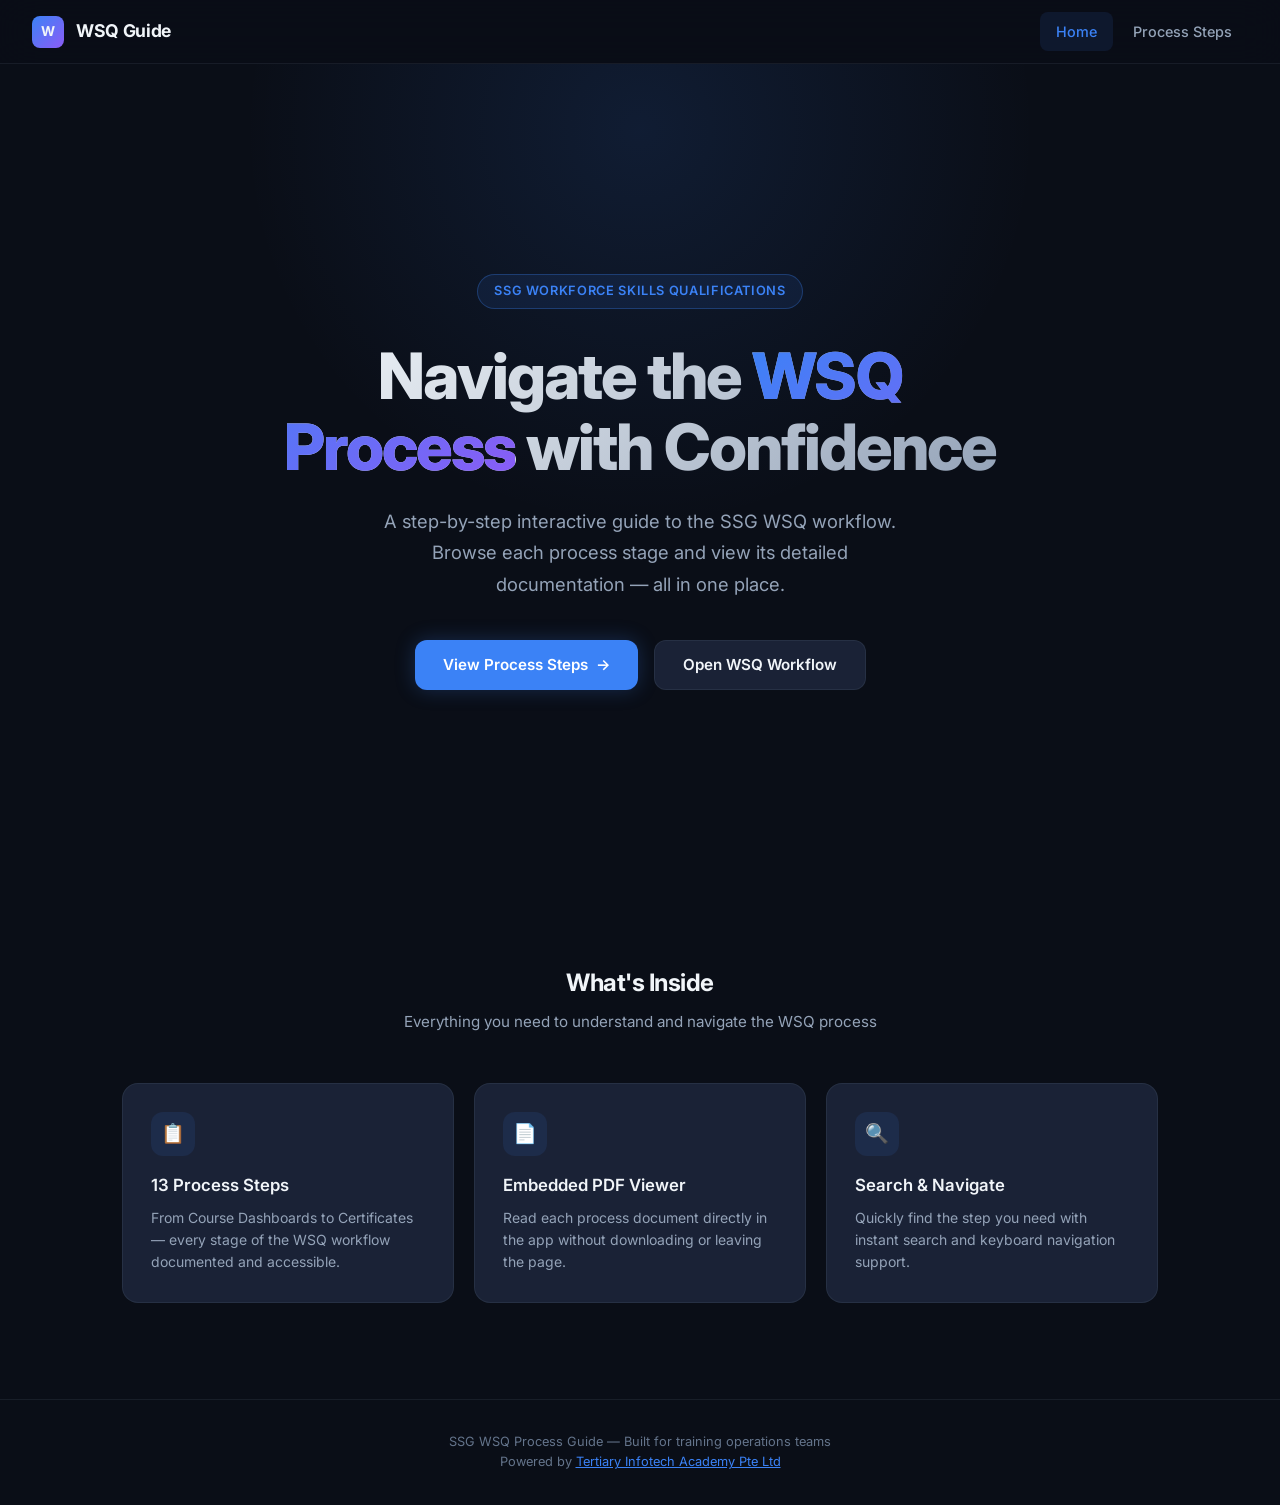
==== index.html @ d424b89b "Initial commit: SSG WSQ Process Guide web app Multi-page dark-themed interactive guide for navigatin" ====
<!DOCTYPE html>
<html lang="en">
<head>
  <meta charset="UTF-8">
  <meta name="viewport" content="width=device-width, initial-scale=1.0">
  <title>SSG WSQ Process Guide</title>
  <link rel="preconnect" href="https://fonts.googleapis.com">
  <link rel="preconnect" href="https://fonts.gstatic.com" crossorigin>
  <link href="https://fonts.googleapis.com/css2?family=Inter:wght@400;500;600;700;800&display=swap" rel="stylesheet">
  <link rel="stylesheet" href="css/styles.css">
</head>
<body>

  <!-- Navbar -->
  <nav class="navbar" role="navigation" aria-label="Main navigation">
    <a href="index.html" class="navbar-brand">
      <div class="logo-icon">W</div>
      <span>WSQ Guide</span>
    </a>
    <div class="navbar-links">
      <a href="index.html" class="active">Home</a>
      <a href="steps.html">Process Steps</a>
    </div>
  </nav>

  <!-- Hero -->
  <section class="hero">
    <div class="hero-content">
      <div class="hero-badge">SSG Workforce Skills Qualifications</div>
      <h1>Navigate the <span>WSQ Process</span> with Confidence</h1>
      <p>
        A step-by-step interactive guide to the SSG WSQ workflow. Browse each process stage and view its detailed documentation — all in one place.
      </p>
      <div class="hero-actions">
        <a href="steps.html" class="btn btn-primary">
          View Process Steps
          <span>&rarr;</span>
        </a>
        <a href="steps.html" class="btn btn-secondary">
          Open WSQ Workflow
        </a>
      </div>
    </div>
  </section>

  <!-- Features -->
  <section class="features">
    <h2 class="features-title">What's Inside</h2>
    <p class="features-subtitle">Everything you need to understand and navigate the WSQ process</p>
    <div class="features-grid">
      <div class="feature-card">
        <div class="feature-icon">&#x1F4CB;</div>
        <h3>13 Process Steps</h3>
        <p>From Course Dashboards to Certificates — every stage of the WSQ workflow documented and accessible.</p>
      </div>
      <div class="feature-card">
        <div class="feature-icon">&#x1F4C4;</div>
        <h3>Embedded PDF Viewer</h3>
        <p>Read each process document directly in the app without downloading or leaving the page.</p>
      </div>
      <div class="feature-card">
        <div class="feature-icon">&#x1F50D;</div>
        <h3>Search & Navigate</h3>
        <p>Quickly find the step you need with instant search and keyboard navigation support.</p>
      </div>
    </div>
  </section>

  <!-- Footer -->
  <footer class="footer">
    SSG WSQ Process Guide &mdash; Built for training operations teams<br>
    Powered by <a href="https://www.tertiarycourses.com.sg" target="_blank" rel="noopener" style="color:var(--accent);text-decoration:underline;">Tertiary Infotech Academy Pte Ltd</a>
  </footer>

  <script src="js/app.js"></script>
</body>
</html>
---- css/styles.css ----
/* ===== CSS Variables ===== */
:root {
  --bg-primary: #0a0e17;
  --bg-secondary: #111827;
  --bg-card: #1a2236;
  --bg-card-hover: #1f2a42;
  --bg-glass: rgba(26, 34, 54, 0.7);
  --bg-modal-overlay: rgba(0, 0, 0, 0.75);
  --accent: #3b82f6;
  --accent-hover: #60a5fa;
  --accent-glow: rgba(59, 130, 246, 0.25);
  --accent-subtle: rgba(59, 130, 246, 0.1);
  --text-primary: #f1f5f9;
  --text-secondary: #94a3b8;
  --text-muted: #64748b;
  --border: rgba(148, 163, 184, 0.1);
  --border-accent: rgba(59, 130, 246, 0.3);
  --radius-sm: 8px;
  --radius-md: 12px;
  --radius-lg: 16px;
  --radius-xl: 24px;
  --shadow-sm: 0 2px 8px rgba(0, 0, 0, 0.2);
  --shadow-md: 0 4px 16px rgba(0, 0, 0, 0.3);
  --shadow-lg: 0 8px 32px rgba(0, 0, 0, 0.4);
  --shadow-glow: 0 0 20px var(--accent-glow);
  --transition: 0.3s cubic-bezier(0.4, 0, 0.2, 1);
  --font-sans: 'Inter', -apple-system, BlinkMacSystemFont, 'Segoe UI', sans-serif;
  --font-mono: 'JetBrains Mono', 'Fira Code', monospace;
}

/* ===== Reset & Base ===== */
*, *::before, *::after {
  margin: 0;
  padding: 0;
  box-sizing: border-box;
}

html {
  scroll-behavior: smooth;
}

body {
  font-family: var(--font-sans);
  background: var(--bg-primary);
  color: var(--text-primary);
  line-height: 1.6;
  min-height: 100vh;
  -webkit-font-smoothing: antialiased;
}

a {
  color: inherit;
  text-decoration: none;
}

button {
  font-family: inherit;
  cursor: pointer;
  border: none;
  background: none;
  color: inherit;
}

/* ===== Top Navigation Bar ===== */
.navbar {
  position: sticky;
  top: 0;
  z-index: 100;
  background: rgba(10, 14, 23, 0.85);
  backdrop-filter: blur(20px);
  -webkit-backdrop-filter: blur(20px);
  border-bottom: 1px solid var(--border);
  padding: 0 2rem;
  height: 64px;
  display: flex;
  align-items: center;
  justify-content: space-between;
}

.navbar-brand {
  display: flex;
  align-items: center;
  gap: 0.75rem;
  font-weight: 700;
  font-size: 1.1rem;
  letter-spacing: -0.02em;
}

.navbar-brand .logo-icon {
  width: 32px;
  height: 32px;
  background: linear-gradient(135deg, var(--accent), #8b5cf6);
  border-radius: var(--radius-sm);
  display: flex;
  align-items: center;
  justify-content: center;
  font-size: 0.85rem;
}

.navbar-links {
  display: flex;
  align-items: center;
  gap: 0.25rem;
}

.navbar-links a {
  padding: 0.5rem 1rem;
  border-radius: var(--radius-sm);
  font-size: 0.9rem;
  font-weight: 500;
  color: var(--text-secondary);
  transition: var(--transition);
}

.navbar-links a:hover,
.navbar-links a.active {
  color: var(--text-primary);
  background: var(--accent-subtle);
}

.navbar-links a.active {
  color: var(--accent);
}

/* ===== Hero Section (Landing) ===== */
.hero {
  min-height: calc(100vh - 64px);
  display: flex;
  align-items: center;
  justify-content: center;
  text-align: center;
  padding: 4rem 2rem;
  position: relative;
  overflow: hidden;
}

.hero::before {
  content: '';
  position: absolute;
  top: -40%;
  left: 50%;
  transform: translateX(-50%);
  width: 800px;
  height: 800px;
  background: radial-gradient(circle, var(--accent-glow), transparent 70%);
  pointer-events: none;
  opacity: 0.5;
}

.hero-content {
  position: relative;
  max-width: 720px;
}

.hero-badge {
  display: inline-flex;
  align-items: center;
  gap: 0.5rem;
  padding: 0.4rem 1rem;
  border-radius: 9999px;
  border: 1px solid var(--border-accent);
  background: var(--accent-subtle);
  font-size: 0.8rem;
  font-weight: 600;
  color: var(--accent);
  margin-bottom: 2rem;
  letter-spacing: 0.05em;
  text-transform: uppercase;
}

.hero h1 {
  font-size: clamp(2.5rem, 6vw, 4rem);
  font-weight: 800;
  letter-spacing: -0.03em;
  line-height: 1.1;
  margin-bottom: 1.5rem;
  background: linear-gradient(135deg, var(--text-primary), var(--text-secondary));
  -webkit-background-clip: text;
  -webkit-text-fill-color: transparent;
  background-clip: text;
}

.hero h1 span {
  background: linear-gradient(135deg, var(--accent), #8b5cf6);
  -webkit-background-clip: text;
  -webkit-text-fill-color: transparent;
  background-clip: text;
}

.hero p {
  font-size: 1.15rem;
  color: var(--text-secondary);
  max-width: 540px;
  margin: 0 auto 2.5rem;
  line-height: 1.7;
}

.hero-actions {
  display: flex;
  gap: 1rem;
  justify-content: center;
  flex-wrap: wrap;
}

/* ===== Buttons ===== */
.btn {
  display: inline-flex;
  align-items: center;
  gap: 0.5rem;
  padding: 0.75rem 1.75rem;
  border-radius: var(--radius-md);
  font-size: 0.95rem;
  font-weight: 600;
  transition: var(--transition);
  white-space: nowrap;
}

.btn-primary {
  background: var(--accent);
  color: #fff;
  box-shadow: var(--shadow-glow);
}

.btn-primary:hover {
  background: var(--accent-hover);
  box-shadow: 0 0 30px var(--accent-glow);
  transform: translateY(-2px);
}

.btn-secondary {
  background: var(--bg-card);
  color: var(--text-primary);
  border: 1px solid var(--border);
}

.btn-secondary:hover {
  background: var(--bg-card-hover);
  border-color: var(--border-accent);
  transform: translateY(-2px);
}

.btn-ghost {
  color: var(--text-secondary);
  padding: 0.5rem 1rem;
}

.btn-ghost:hover {
  color: var(--text-primary);
  background: var(--accent-subtle);
}

.btn-icon {
  width: 40px;
  height: 40px;
  padding: 0;
  display: flex;
  align-items: center;
  justify-content: center;
  border-radius: var(--radius-sm);
  background: var(--bg-card);
  border: 1px solid var(--border);
  transition: var(--transition);
}

.btn-icon:hover {
  background: var(--bg-card-hover);
  border-color: var(--border-accent);
}

/* ===== Features Grid (Landing) ===== */
.features {
  padding: 4rem 2rem 6rem;
  max-width: 1100px;
  margin: 0 auto;
}

.features-title {
  text-align: center;
  font-size: 1.5rem;
  font-weight: 700;
  margin-bottom: 0.5rem;
  letter-spacing: -0.02em;
}

.features-subtitle {
  text-align: center;
  color: var(--text-secondary);
  margin-bottom: 3rem;
  font-size: 0.95rem;
}

.features-grid {
  display: grid;
  grid-template-columns: repeat(auto-fit, minmax(300px, 1fr));
  gap: 1.25rem;
}

.feature-card {
  background: var(--bg-card);
  border: 1px solid var(--border);
  border-radius: var(--radius-lg);
  padding: 1.75rem;
  transition: var(--transition);
}

.feature-card:hover {
  border-color: var(--border-accent);
  transform: translateY(-4px);
  box-shadow: var(--shadow-md);
}

.feature-icon {
  width: 44px;
  height: 44px;
  border-radius: var(--radius-md);
  background: var(--accent-subtle);
  display: flex;
  align-items: center;
  justify-content: center;
  font-size: 1.2rem;
  margin-bottom: 1rem;
}

.feature-card h3 {
  font-size: 1.05rem;
  font-weight: 600;
  margin-bottom: 0.5rem;
}

.feature-card p {
  font-size: 0.875rem;
  color: var(--text-secondary);
  line-height: 1.6;
}

/* ===== Steps Page Layout ===== */
.steps-layout {
  display: grid;
  grid-template-columns: 380px 1fr;
  min-height: calc(100vh - 64px);
}

.steps-sidebar {
  background: var(--bg-secondary);
  border-right: 1px solid var(--border);
  display: flex;
  flex-direction: column;
  overflow: hidden;
}

.sidebar-header {
  padding: 1.5rem;
  border-bottom: 1px solid var(--border);
}

.sidebar-header h2 {
  font-size: 1.1rem;
  font-weight: 700;
  margin-bottom: 1rem;
  letter-spacing: -0.02em;
}

.search-box {
  position: relative;
}

.search-box input {
  width: 100%;
  padding: 0.6rem 1rem 0.6rem 2.5rem;
  border-radius: var(--radius-sm);
  border: 1px solid var(--border);
  background: var(--bg-card);
  color: var(--text-primary);
  font-size: 0.875rem;
  font-family: inherit;
  transition: var(--transition);
  outline: none;
}

.search-box input:focus {
  border-color: var(--accent);
  box-shadow: 0 0 0 3px var(--accent-glow);
}

.search-box input::placeholder {
  color: var(--text-muted);
}

.search-box .search-icon {
  position: absolute;
  left: 0.75rem;
  top: 50%;
  transform: translateY(-50%);
  color: var(--text-muted);
  font-size: 0.85rem;
  pointer-events: none;
}

.steps-list {
  flex: 1;
  overflow-y: auto;
  padding: 0.75rem;
}

.steps-list::-webkit-scrollbar {
  width: 6px;
}

.steps-list::-webkit-scrollbar-track {
  background: transparent;
}

.steps-list::-webkit-scrollbar-thumb {
  background: var(--border);
  border-radius: 3px;
}

.step-item {
  display: flex;
  align-items: center;
  gap: 0.875rem;
  padding: 0.875rem 1rem;
  border-radius: var(--radius-md);
  cursor: pointer;
  transition: var(--transition);
  margin-bottom: 0.25rem;
  border: 1px solid transparent;
}

.step-item:hover {
  background: var(--bg-card);
  border-color: var(--border);
}

.step-item.active {
  background: var(--accent-subtle);
  border-color: var(--border-accent);
}

.step-number {
  width: 36px;
  height: 36px;
  border-radius: 50%;
  background: var(--bg-card);
  border: 2px solid var(--border);
  display: flex;
  align-items: center;
  justify-content: center;
  font-size: 0.8rem;
  font-weight: 700;
  flex-shrink: 0;
  transition: var(--transition);
}

.step-item.active .step-number {
  background: var(--accent);
  border-color: var(--accent);
  color: #fff;
  box-shadow: var(--shadow-glow);
}

.step-item:hover .step-number {
  border-color: var(--accent);
}

.step-info {
  flex: 1;
  min-width: 0;
}

.step-title {
  font-size: 0.9rem;
  font-weight: 600;
  white-space: nowrap;
  overflow: hidden;
  text-overflow: ellipsis;
}

.step-desc {
  font-size: 0.75rem;
  color: var(--text-muted);
  margin-top: 0.15rem;
}

.step-item.active .step-title {
  color: var(--accent);
}

.step-arrow {
  color: var(--text-muted);
  font-size: 0.85rem;
  opacity: 0;
  transition: var(--transition);
}

.step-item:hover .step-arrow,
.step-item.active .step-arrow {
  opacity: 1;
}

/* ===== Viewer Panel ===== */
.viewer-panel {
  display: flex;
  flex-direction: column;
  background: var(--bg-primary);
}

.viewer-toolbar {
  display: flex;
  align-items: center;
  justify-content: space-between;
  padding: 1rem 1.5rem;
  border-bottom: 1px solid var(--border);
  background: var(--bg-secondary);
  min-height: 60px;
}

.viewer-toolbar-left {
  display: flex;
  align-items: center;
  gap: 1rem;
}

.viewer-toolbar-title {
  font-size: 0.95rem;
  font-weight: 600;
}

.viewer-toolbar-step {
  font-size: 0.8rem;
  color: var(--text-muted);
}

.viewer-toolbar-right {
  display: flex;
  align-items: center;
  gap: 0.5rem;
}

.viewer-content {
  flex: 1;
  display: flex;
  align-items: center;
  justify-content: center;
  position: relative;
}

.viewer-content iframe,
.viewer-content embed {
  width: 100%;
  height: 100%;
  border: none;
}

/* ===== Empty State ===== */
.empty-state {
  display: flex;
  flex-direction: column;
  align-items: center;
  justify-content: center;
  text-align: center;
  padding: 3rem;
  height: 100%;
}

.empty-state-icon {
  width: 80px;
  height: 80px;
  border-radius: 50%;
  background: var(--bg-card);
  border: 2px dashed var(--border);
  display: flex;
  align-items: center;
  justify-content: center;
  font-size: 2rem;
  margin-bottom: 1.5rem;
  color: var(--text-muted);
}

.empty-state h3 {
  font-size: 1.2rem;
  font-weight: 600;
  margin-bottom: 0.5rem;
}

.empty-state p {
  color: var(--text-secondary);
  font-size: 0.9rem;
  max-width: 320px;
}

/* ===== Loading State ===== */
.loading-overlay {
  position: absolute;
  inset: 0;
  display: flex;
  align-items: center;
  justify-content: center;
  background: var(--bg-primary);
  z-index: 5;
  transition: opacity 0.3s;
}

.loading-overlay.hidden {
  opacity: 0;
  pointer-events: none;
}

.spinner {
  width: 40px;
  height: 40px;
  border: 3px solid var(--border);
  border-top-color: var(--accent);
  border-radius: 50%;
  animation: spin 0.8s linear infinite;
}

@keyframes spin {
  to { transform: rotate(360deg); }
}

/* ===== PDF Viewer Standalone Page ===== */
.viewer-page {
  min-height: 100vh;
  display: flex;
  flex-direction: column;
}

.viewer-page .viewer-content {
  flex: 1;
}

.viewer-page iframe {
  width: 100%;
  height: 100%;
  border: none;
}

/* ===== Navigation Buttons (Prev/Next) ===== */
.nav-buttons {
  display: flex;
  gap: 0.5rem;
}

.nav-btn {
  padding: 0.4rem 0.85rem;
  font-size: 0.8rem;
  font-weight: 600;
  border-radius: var(--radius-sm);
  background: var(--bg-card);
  border: 1px solid var(--border);
  color: var(--text-secondary);
  transition: var(--transition);
  display: inline-flex;
  align-items: center;
  gap: 0.35rem;
}

.nav-btn:hover:not(:disabled) {
  background: var(--bg-card-hover);
  border-color: var(--border-accent);
  color: var(--text-primary);
}

.nav-btn:disabled {
  opacity: 0.35;
  cursor: not-allowed;
}

/* ===== Footer ===== */
.footer {
  padding: 2rem;
  text-align: center;
  color: var(--text-muted);
  font-size: 0.8rem;
  border-top: 1px solid var(--border);
}

/* ===== Animations ===== */
@keyframes fadeInUp {
  from {
    opacity: 0;
    transform: translateY(20px);
  }
  to {
    opacity: 1;
    transform: translateY(0);
  }
}

.animate-in {
  animation: fadeInUp 0.5s ease forwards;
  opacity: 0;
}

/* ===== Responsive ===== */
@media (max-width: 1024px) {
  .steps-layout {
    grid-template-columns: 1fr;
    grid-template-rows: auto 1fr;
  }

  .steps-sidebar {
    max-height: 45vh;
    border-right: none;
    border-bottom: 1px solid var(--border);
  }

  .viewer-panel {
    min-height: 55vh;
  }
}

@media (max-width: 768px) {
  .navbar {
    padding: 0 1rem;
  }

  .hero {
    padding: 3rem 1.5rem;
  }

  .hero h1 {
    font-size: 2rem;
  }

  .hero p {
    font-size: 1rem;
  }

  .features {
    padding: 3rem 1.5rem;
  }

  .features-grid {
    grid-template-columns: 1fr;
  }

  .steps-sidebar {
    max-height: 40vh;
  }

  .viewer-toolbar {
    flex-wrap: wrap;
    gap: 0.75rem;
    padding: 0.75rem 1rem;
  }

  .step-item {
    padding: 0.75rem;
  }
}

@media (max-width: 480px) {
  .hero-actions {
    flex-direction: column;
    align-items: center;
  }

  .btn {
    width: 100%;
    justify-content: center;
  }

  .navbar-links a {
    padding: 0.5rem 0.6rem;
    font-size: 0.8rem;
  }
}
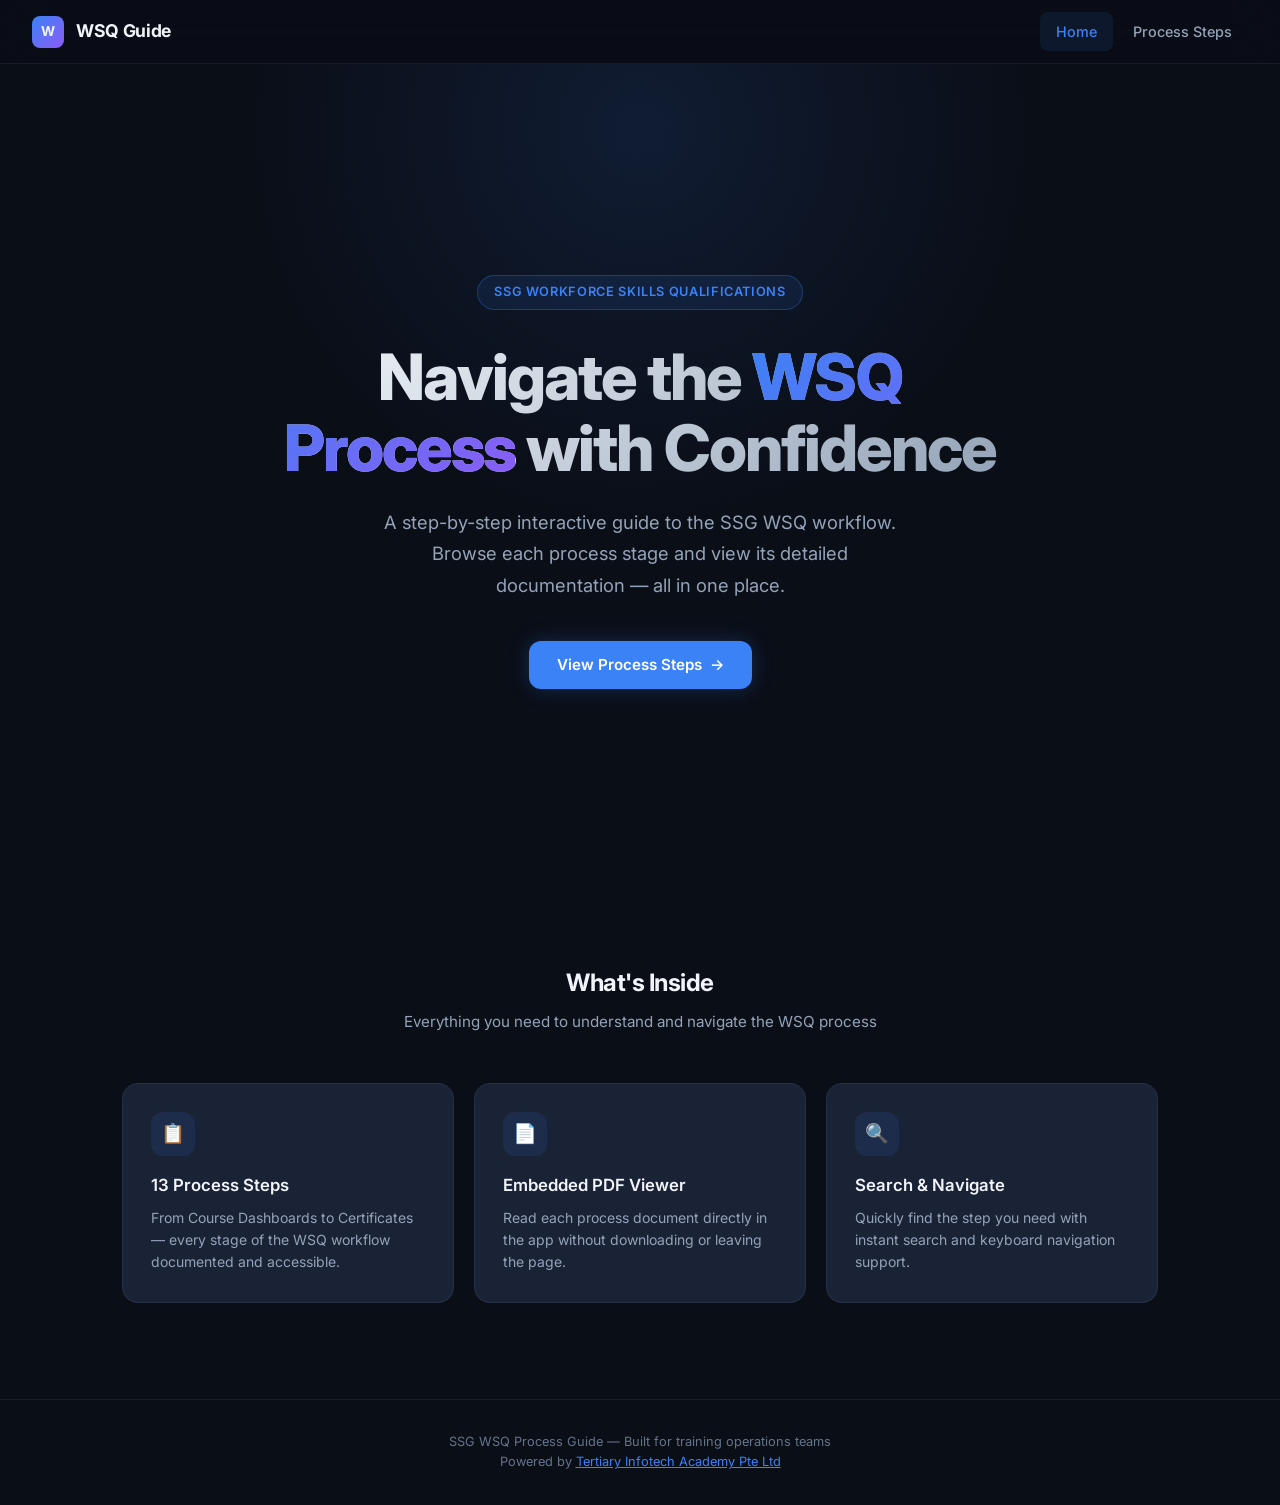
==== commit 08ae28b8: "Remove duplicate CTA button on landing page Co-Authored-By: Claude Opus 4.6 (1M context) <noreply@an" ====
--- a/index.html
+++ b/index.html
@@ -36,9 +36,6 @@
           View Process Steps
           <span>&rarr;</span>
         </a>
-        <a href="steps.html" class="btn btn-secondary">
-          Open WSQ Workflow
-        </a>
       </div>
     </div>
   </section>
